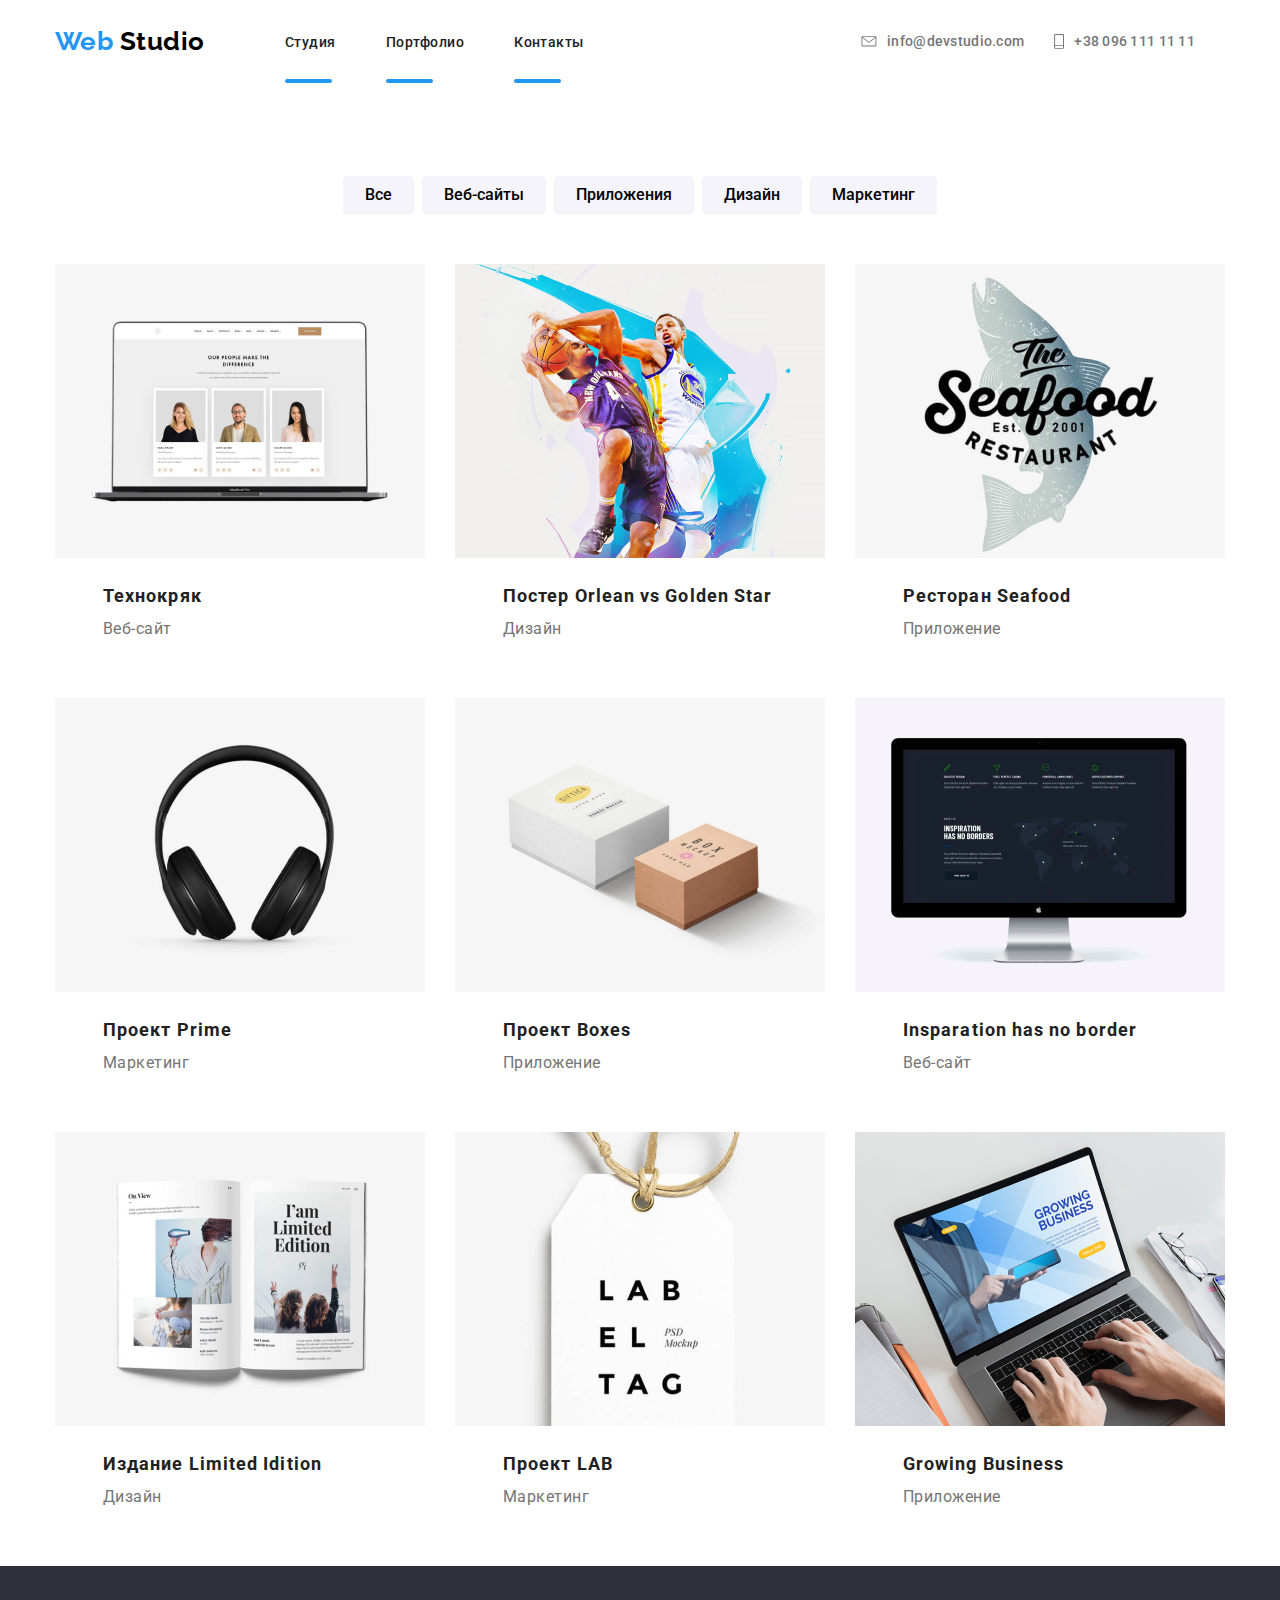
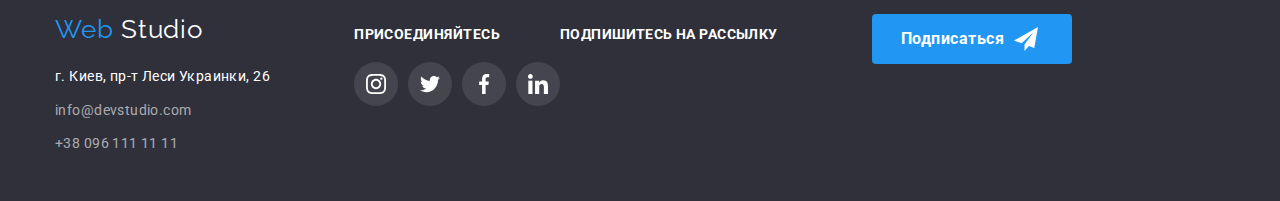
==== portfolio.html @ 21e80f5b "Cделано подчёркивание в главной навигации" ====
<!DOCTYPE html>
<html lang="ru">

<head>
    <meta charset="UTF-8">
    <meta name="viewport" content="width=device-width, initial-scale=1.0">
    <title>WebStudio</title>
    <link rel="stylesheet" href="./CSS/normilize.css">
    <link rel="stylesheet" href="./CSS/style.css">
    <link href="https://fonts.googleapis.com/css2?family=Raleway:wght@700&family=Roboto:wght@400;500;700&display=swap"
        rel="stylesheet">
</head>

<body>

    <!--Шапка сайтa-->
    <header class="header">
        <div class="container">
            <nav class="navigation">
                <a class="logo" href="index.html" lang="en"><span class="logo-accent"> Web </span> Studio</a>
                <ul class="menu-nav-list">
                    <li class="menu-nav-list-item">
                        <a class="menu-nav-list-item-link" href="" >Студия</a></li>
                    <li class="menu-nav-list-item">
                        <a class="menu-nav-list-item-link" href="./portfolio.html" >Портфолио</a></li>
                    <li class="menu-nav-list-item">
                        <a class="menu-nav-list-item-link" href="" >Контакты</a></li>
                </ul>
            </nav>
            <div class="header-utilus">
                <ul class="auth-nav">
                    <li class="auth-nav-list-item">
                        <a class="auth-nav-link" href="mailto:info@devstudio.com">
                            <svg class="auth-nav-icon" width="16" height="11.2">
                                <use href="./images/sprite.svg#icon-envelope"> </use>
                            </svg>
                            info@devstudio.com</a>
                    </li>
                    <li class="auth-nav-list-item">
                        <a class="auth-nav-link" href="tel:+380961111111">
                            <svg class="auth-nav-icon" width="10" height="14.94">
                                <use href="./images/sprite.svg#icon-smartphone"> </use>
                            </svg>
                            +38 096 111 11 11</a>
                    </li>
                </ul>
            </div>
        </div>
    </header>

    <main>
        <!-- Портфолио -->

        <section>
            <div class="container">
                <h1 hidden>Примеры работ</h1>
                <ul class="filter-list">
                    <li class="filter-list-item"><button type="button" class="modal-btn">Все</button></li>
                    <li class="filter-list-item"><button type="button" class="modal-btn">Веб-сайты</button></li>
                    <li class="filter-list-item"><button type="button" class="modal-btn">Приложения</button></li>
                    <li class="filter-list-item"><button type="button" class="modal-btn">Дизайн</button></li>
                    <li class="filter-list-item"><button type="button" class="modal-btn">Маркетинг</button></li>
                </ul>
            </div>

            <div class="container">
                <ul class="works-list">
                    <li class="works-item">
                        <a class="works-link link" href="">
                            <img class="works-img" src="./images/projects/project_technokryak.jpg" alt="фото людей"
                                width="370" height="294">
                            <!-- <a href="" aria-label="Ссылка на Технокряк">Технокряк</a> -->
                            <div class="works-content">
                                <h2 class="portfolio-title">Технокряк</h2>
                                <p class="text">Веб-сайт</p>
                            </div>
                            <p class="portfolio-item-description" hidden> Технокряк это современная площадка
                                распространения коронавируса.
                                Компании используют эту платформу для цифрового шпионажа
                                и атак на защищённые сервера конкурентов</p>
                        </a>

                    </li>

                    <li class="works-item">
                        <a class="works-link link" href="">
                            <img class="works-img" src="./images/projects/project_poster_neworlean.jpg"
                                alt="фото баскетболисты" width="370" height="294">
                            <div class="works-content">
                                <h2 class="portfolio-title">Постер <span lang="en">Orlean vs Golden Star</span> </h2>
                                <p class="text">Дизайн</p>
                            </div>
                            <p class="portfolio-item-description" hidden>Lorem ipsum dolor sit, amet consectetur
                                adipisicing elit.
                                Quia laudantium ducimus aut adipisci, id explicabo quidem quod
                                pariatur aperiam suscipit nostrum officia quis delectus recusandae,
                                maiores laborum minima esse exercitationem.</p>
                        </a>

                    </li>


                    <li class="works-item">
                        <a class="works-link link" href="">
                            <img class="works-img" src="./images/projects/project_restourant_seafood.jpg"
                                alt="лого ресторана" width="370" height="294">
                            <div class="works-content">
                                <h2 class="portfolio-title">Ресторан <span lang="en">Seafood</span></h2>
                                <p class="text">Приложение</p>
                            </div>
                            <p class="portfolio-item-description" hidden>Lorem ipsum dolor sit, amet consectetur
                                adipisicing elit.
                                Quia laudantium ducimus aut adipisci, id explicabo quidem quod
                                pariatur aperiam suscipit nostrum officia quis delectus recusandae,
                                maiores laborum minima esse exercitationem.</p>
                        </a>
                    </li>

                    <li class="works-item">
                        <a class="works-link link" href="">
                            <img class="works-img" src="./images/projects/project_prime.jpg" alt="лого ресторана"
                                width="370" height="294">
                            <div class="works-content">
                                <h2 class="portfolio-title">Проект <span lang="en">Prime</span> </h2>
                                <p class="text">Маркетинг</p>
                            </div>
                            <p class="portfolio-item-description" hidden>Lorem ipsum dolor sit, amet consectetur
                                adipisicing elit.
                                Quia laudantium ducimus aut adipisci, id explicabo quidem quod
                                pariatur aperiam suscipit nostrum officia quis delectus recusandae,
                                maiores laborum minima esse exercitationem.</p>
                        </a>
                    </li>

                    <li class="works-item">
                        <a class="works-link link" href="">
                            <img class="works-img" src="./images/projects/project_boxes.jpg" alt="коробки" width="370"
                                height="294">
                            <div class="works-content">
                                <h2 class="portfolio-title">Проект <span lang="en">Boxes</span></h2>
                                <p class="text">Приложение</p>
                            </div>
                            <p class="portfolio-item-description" hidden>Lorem ipsum dolor sit, amet consectetur
                                adipisicing elit.
                                Quia laudantium ducimus aut adipisci, id explicabo quidem quod
                                pariatur aperiam suscipit nostrum officia quis delectus recusandae,
                                maiores laborum minima esse exercitationem.</p>
                        </a>
                    </li>

                    <li class="works-item">
                        <a class="works-link link" href="">
                            <img class="works-img" src="./images/projects/project_website_inspiration.jpg" alt="монитор"
                                width="370" height="294">
                            <div class="works-content">
                                <h2 class="portfolio-title"> <span lang="en">Insparation has no border</span></h2>
                                <p class="text">Веб-сайт</p>
                            </div>
                            <p hidden>Lorem ipsum dolor sit, amet consectetur adipisicing elit.
                                Quia laudantium ducimus aut adipisci, id explicabo quidem quod
                                pariatur aperiam suscipit nostrum officia quis delectus recusandae,
                                maiores laborum minima esse exercitationem.</p>
                        </a>
                    </li>

                    <li class="works-item">
                        <a class="works-link link" href="">
                            <img class="works-img" src="./images/projects/project_limited_edition.jpg" alt="журнал"
                                width="370" height="294">
                            <div class="works-content">
                                <h2 class="portfolio-title">Издание <span lang="en">Limited Idition</span></h2>
                                <p class="text">Дизайн</p>
                            </div>
                            <p class="portfolio-item-description" hidden>Lorem ipsum dolor sit, amet consectetur
                                adipisicing elit.
                                Quia laudantium ducimus aut adipisci, id explicabo quidem quod
                                pariatur aperiam suscipit nostrum officia quis delectus recusandae,
                                maiores laborum minima esse exercitationem.</p>
                        </a>
                    </li>

                    <li class="works-item">
                        <a class="works-link link" href="">
                            <img class="works-img" src="./images/projects/project_lab.jpg" alt="лого" width="370"
                                height="294">
                            <div class="works-content">
                                <h2 class="portfolio-title">Проект <span lang="en">LAB</span></h2>
                                <p class="text">Маркетинг</p>
                            </div>
                            <p class="portfolio-item-description" hidden>Lorem ipsum dolor sit, amet consectetur
                                adipisicing elit.
                                Quia laudantium ducimus aut adipisci, id explicabo quidem quod
                                pariatur aperiam suscipit nostrum officia quis delectus recusandae,
                                maiores laborum minima esse exercitationem.</p>
                        </a>
                    </li>

                    <li class="works-item">
                        <a class="works-link link" href="">
                            <img class="works-img" src="./images/projects/project_growing_business.jpg" alt="ноутбук"
                                width="370" height="294">
                            <div class="works-content">
                                <h2 class="portfolio-title"> <span lang="en">Growing Business</span></h2>
                                <p class="text">Приложение</p>
                            </div>
                            <p class="portfolio-item-description" hidden>Lorem ipsum dolor sit, amet consectetur
                                adipisicing elit.
                                Quia laudantium ducimus aut adipisci, id explicabo quidem quod
                                pariatur aperiam suscipit nostrum officia quis delectus recusandae,
                                maiores laborum minima esse exercitationem.</p>
                        </a>
                    </li>

                </ul>
            </div>


        </section>
    </main>
    <!-- Футер -->
    <footer class="footer">
        <div class="page-footer">
            <div class="container">
                <div class="address">
                    <div class="logo-footer-address">
                        <a class="logo-footer" href="index.html" lang="en">
                            <span class="logo-accent"> Web </span> <span class="logo-footer"></span>Studio</a> </div>

                    <address class="address-footer">
                        <ul class="contacts-list">
                            <li class="adress-footer-item"><a class="contacts-text"
                                    href="https://goo.gl/maps/NEmziegQe75sra5r5">г. Киев, пр-т Леси Украинки, 26</a>
                            </li>
                            <li><a class="contacts-list-item" href="mailto:info@devstudio.com">info@devstudio.com</a>
                            </li>
                            <li><a class="contacts-list-item" href="tel:+380961111111">+38 096 111 11 11</a></li>
                        </ul>
                    </address>

                </div>
                <div class="social">

                    <b class="footer-center-title">ПРИСОЕДИНЯЙТЕСЬ</b>
                    <ul class="footer-center-list list">
                        <li class="footer-center-item">
                            <a class="footer-center-social-link link" href="" aria-label="Ссылка на инстаграм">
                                <svg class="footer-center-social-link-picture">
                                    <use href="./images/sprite.svg#icon-instagram1">
                                    </use>
                                </svg>
                            </a>
                        </li>
                        <li class="footer-center-item">
                            <a class="footer-center-social-link link" href="" aria-label="Ссылка на твиттер">
                                <svg class="footer-center-social-link-picture">
                                    <use href="./images/sprite.svg#icon-twitter1">
                                    </use>
                                </svg>
                            </a>
                        </li>
                        <li class="footer-center-item">
                            <a class="footer-center-social-link link" href="" aria-label="Ссылка на фейсбук">
                                <svg class="footer-center-social-link-picture">
                                    <use href="./images/sprite.svg#icon-facebook1">
                                    </use>
                                </svg>
                            </a>
                        </li>
                        <li class="footer-center-item">
                            <a class="footer-center-social-link link" href="" aria-label="Ссылка на линкедин">
                                <svg class="footer-center-social-link-picture">
                                    <use href="./images/sprite.svg#icon-linkedin1">
                                    </use>
                                </svg>
                            </a>
                        </li>
                    </ul>
                </div>
                <div class="subscribe">
                    <b class="footer-center-title">ПОДПИШИТЕСЬ НА РАССЫЛКУ</b>
                </div>
                <div>
                    <a class="button-footer">
                        <!-- <span class="icon-send"></span>  -->
                        Подписаться
                        <svg width="24" height="24" class="icon-send-svg">
                            <use href="./images/sprite.svg#icon-iconsend">
                            </use>
                        </svg>
                    </a>
                </div>
            </div>
        </div>
    </footer>



</body>

</html>
---- CSS/normilize.css ----
/*! normalize.css v8.0.1 | MIT License | github.com/necolas/normalize.css */

/* Document
   ========================================================================== */

/**
 * 1. Correct the line height in all browsers.
 * 2. Prevent adjustments of font size after orientation changes in iOS.
 */

 html {
    line-height: 1.15; /* 1 */
    -webkit-text-size-adjust: 100%; /* 2 */
  }
  
  /* Sections
     ========================================================================== */
  
  /**
   * Remove the margin in all browsers.
   */
  
  body {
    margin: 0;
  }
  
  /**
   * Render the `main` element consistently in IE.
   */
  
  main {
    display: block;
  }
  
  /**
   * Correct the font size and margin on `h1` elements within `section` and
   * `article` contexts in Chrome, Firefox, and Safari.
   */
  
  h1 {
    font-size: 2em;
    margin: 0.67em 0;
  }
  
  /* Grouping content
     ========================================================================== */
  
  /**
   * 1. Add the correct box sizing in Firefox.
   * 2. Show the overflow in Edge and IE.
   */
  
  hr {
    box-sizing: content-box; /* 1 */
    height: 0; /* 1 */
    overflow: visible; /* 2 */
  }
  
  /**
   * 1. Correct the inheritance and scaling of font size in all browsers.
   * 2. Correct the odd `em` font sizing in all browsers.
   */
  
  pre {
    font-family: monospace, monospace; /* 1 */
    font-size: 1em; /* 2 */
  }
  
  /* Text-level semantics
     ========================================================================== */
  
  /**
   * Remove the gray background on active links in IE 10.
   */
  
  a {
    background-color: transparent;
  }
  
  /**
   * 1. Remove the bottom border in Chrome 57-
   * 2. Add the correct text decoration in Chrome, Edge, IE, Opera, and Safari.
   */
  
  abbr[title] {
    border-bottom: none; /* 1 */
    text-decoration: underline; /* 2 */
    text-decoration: underline dotted; /* 2 */
  }
  
  /**
   * Add the correct font weight in Chrome, Edge, and Safari.
   */
  
  b,
  strong {
    font-weight: bolder;
  }
  
  /**
   * 1. Correct the inheritance and scaling of font size in all browsers.
   * 2. Correct the odd `em` font sizing in all browsers.
   */
  
  code,
  kbd,
  samp {
    font-family: monospace, monospace; /* 1 */
    font-size: 1em; /* 2 */
  }
  
  /**
   * Add the correct font size in all browsers.
   */
  
  small {
    font-size: 80%;
  }
  
  /**
   * Prevent `sub` and `sup` elements from affecting the line height in
   * all browsers.
   */
  
  sub,
  sup {
    font-size: 75%;
    line-height: 0;
    position: relative;
    vertical-align: baseline;
  }
  
  sub {
    bottom: -0.25em;
  }
  
  sup {
    top: -0.5em;
  }
  
  /* Embedded content
     ========================================================================== */
  
  /**
   * Remove the border on images inside links in IE 10.
   */
  
  img {
    border-style: none;
  }
  
  /* Forms
     ========================================================================== */
  
  /**
   * 1. Change the font styles in all browsers.
   * 2. Remove the margin in Firefox and Safari.
   */
  
  button,
  input,
  optgroup,
  select,
  textarea {
    font-family: inherit; /* 1 */
    font-size: 100%; /* 1 */
    line-height: 1.15; /* 1 */
    margin: 0; /* 2 */
  }
  
  /**
   * Show the overflow in IE.
   * 1. Show the overflow in Edge.
   */
  
  button,
  input { /* 1 */
    overflow: visible;
  }
  
  /**
   * Remove the inheritance of text transform in Edge, Firefox, and IE.
   * 1. Remove the inheritance of text transform in Firefox.
   */
  
  button,
  select { /* 1 */
    text-transform: none;
  }
  
  /**
   * Correct the inability to style clickable types in iOS and Safari.
   */
  
  button,
  [type="button"],
  [type="reset"],
  [type="submit"] {
    -webkit-appearance: button;
  }
  
  /**
   * Remove the inner border and padding in Firefox.
   */
  
  button::-moz-focus-inner,
  [type="button"]::-moz-focus-inner,
  [type="reset"]::-moz-focus-inner,
  [type="submit"]::-moz-focus-inner {
    border-style: none;
    padding: 0;
  }
  
  /**
   * Restore the focus styles unset by the previous rule.
   */
  
  button:-moz-focusring,
  [type="button"]:-moz-focusring,
  [type="reset"]:-moz-focusring,
  [type="submit"]:-moz-focusring {
    outline: 1px dotted ButtonText;
  }
  
  /**
   * Correct the padding in Firefox.
   */
  
  fieldset {
    padding: 0.35em 0.75em 0.625em;
  }
  
  /**
   * 1. Correct the text wrapping in Edge and IE.
   * 2. Correct the color inheritance from `fieldset` elements in IE.
   * 3. Remove the padding so developers are not caught out when they zero out
   *    `fieldset` elements in all browsers.
   */
  
  legend {
    box-sizing: border-box; /* 1 */
    color: inherit; /* 2 */
    display: table; /* 1 */
    max-width: 100%; /* 1 */
    padding: 0; /* 3 */
    white-space: normal; /* 1 */
  }
  
  /**
   * Add the correct vertical alignment in Chrome, Firefox, and Opera.
   */
  
  progress {
    vertical-align: baseline;
  }
  
  /**
   * Remove the default vertical scrollbar in IE 10+.
   */
  
  textarea {
    overflow: auto;
  }
  
  /**
   * 1. Add the correct box sizing in IE 10.
   * 2. Remove the padding in IE 10.
   */
  
  [type="checkbox"],
  [type="radio"] {
    box-sizing: border-box; /* 1 */
    padding: 0; /* 2 */
  }
  
  /**
   * Correct the cursor style of increment and decrement buttons in Chrome.
   */
  
  [type="number"]::-webkit-inner-spin-button,
  [type="number"]::-webkit-outer-spin-button {
    height: auto;
  }
  
  /**
   * 1. Correct the odd appearance in Chrome and Safari.
   * 2. Correct the outline style in Safari.
   */
  
  [type="search"] {
    -webkit-appearance: textfield; /* 1 */
    outline-offset: -2px; /* 2 */
  }
  
  /**
   * Remove the inner padding in Chrome and Safari on macOS.
   */
  
  [type="search"]::-webkit-search-decoration {
    -webkit-appearance: none;
  }
  
  /**
   * 1. Correct the inability to style clickable types in iOS and Safari.
   * 2. Change font properties to `inherit` in Safari.
   */
  
  ::-webkit-file-upload-button {
    -webkit-appearance: button; /* 1 */
    font: inherit; /* 2 */
  }
  
  /* Interactive
     ========================================================================== */
  
  /*
   * Add the correct display in Edge, IE 10+, and Firefox.
   */
  
  details {
    display: block;
  }
  
  /*
   * Add the correct display in all browsers.
   */
  
  summary {
    display: list-item;
  }
  
  /* Misc
     ========================================================================== */
  
  /**
   * Add the correct display in IE 10+.
   */
  
  template {
    display: none;
  }
  
  /**
   * Add the correct display in IE 10.
   */
  
  [hidden] {
    display: none;
  }
---- CSS/style.css ----
html {
    box-sizing: border-box;
  }
  
  
  *,
  *::before,
  *::after {
    box-sizing: inherit;
    }
    *{
        margin: 0;
        padding: 0;
    }

   .list{
        padding: 0px;
        margin: 0px;
        list-style: none;
    }
    .link {
        text-decoration: none;
        font-style: normal;
    }

    :root {
        --main-font: "Roboto", sans-serif;
        --primary-text-color:#757575;
        --primary-title-color:#212121;
        --accent-color:#2196F3;
        --primary-white-color: #ffffff;
        --main-black-color:#000000
        --secondary-white-color: #F5F4FA;
        --footer-background-color: #2F303A;
        --footer-link-color:rgba(255, 255, 255, 0.1);
    }
    
   
    body {
        background-color: var(--primary-white-color);
        color: #000000;
        font-family: "Roboto",sans-serif; 
        font-size: 16px;
        line-height: 1.19;
        letter-spacing: 0.03em;
    }

    /* img{ 
        display: block;
        max-width: 100px;
        height: auto;
    } */

    a {
        text-decoration: none;  
    }

    .container {
        width:1200px;
        padding-left: 15px;
        padding-right: 15px;
        margin-left: auto;
        margin-right: auto;
    }

    /* HEADER */
    /* .header{
        padding-top: 32px;
        padding-bottom: 32px;
    } */

    .header .container {
        display: flex;
        align-items: center;
        justify-content: space-between;
    }

    .header-utilus {
        display: flex;
    }

    .auth-nav {
        display: flex;  
    }

    .navigation {
        display: flex;
        align-items: center;
    }

    .logo {
        margin-right: 80px;
    }

    .menu-nav-list {
        display: flex;
      
    }

    .menu-nav-list-item{
        padding-top: 32px;
        padding-bottom: 32px;
    }

     .menu-nav-list-item-link::after{
        display: block;
        content: "";
        width: 47px;
        height: 4px;
        background:var(--accent-color);
        border-radius: 2px;
        margin-top: 28px;
        position: absolute;
      
     } 

    .menu-nav-list-item:not(:last-child) {
        margin-right: 50px;
    }

    ul {
        list-style-type: none;
        margin: 0;
    }

    .logo {
        color: #000000 ;
        font-family: "Raleway", sans-serif;
        font-weight: bold;
        font-size: 26px;
        line-height: 1.19;
        
    }
    .logo:hover{
        color: var(--accent-color);
    }
    .logo-accent{
        color: var(--accent-color);
    }

    .menu-nav-list .menu-nav-list-item-link {
        color: var(--primary-title-color);
        font-weight: 500;
        font-size: 14px;
        line-height: 1.2;
       
    }

    .menu-nav-list .menu-nav-list-item-link:hover {
        color: var(--accent-color);
    }

    .auth-nav-link:hover, .auth-nav-link:focus {
        color: var(--accent-color);
    }
    .auth-nav-icon:hover, .auth-nav-icon:focus{
        color: var(--accent-color);
    } 
     /* .auth-nav-link:hover .auth-nav-icon, {
        color: var(--accent-color)}

       .auth-nav-link:focus .auth-nav-icon {
           color: var(--accent-color)}  */

    /* .auth-nav-list-item:hover{
        color: var(--accent-color);
    }
     */
    .auth-nav-link{
        padding-top: 32px;
        padding-bottom: 32px;
        fill: var(--primary-text-color);
        color: var(--primary-text-color);
        font-weight: 500;
        font-size: 14px;
        line-height: 1.2;
        letter-spacing: 0.02em;
        display: flex;
        align-items: center;
        margin-right: 30px;
    } 
    .auth-nav-icon{
        margin-right: 10px;
    }

    /* .auth-nav-icon:hover,
    .auth-nav-icon:focus {
        fill: var(--accent-color);
    }  */

    /* Hero */
    h1 { 
        margin-top: 0;

    }

    .hero-title {
        color: var(--primary-white-color) ;
        /* background: rgba(47, 48, 58, 0.8);  */
        font-weight: 900;
        font-size: 44px;
        line-height: 1.36;
        letter-spacing: 0.06em;
        text-transform: uppercase;
        text-align: center;
        padding-top: 200px; 
    }

    .block-hero{
        height: 600px;
        text-align: center;
        background-image: linear-gradient(
        to bottom,
        rgba(47, 48, 58, 0.8),
        rgba(47, 48, 58, 0.8)
        ),
        url("../images/Headerimg.jpg");
    }

    .button{ 
        color: var(--primary-title-color);
        font-weight: 500;
        font-size: 16px;
        line-height: 1.62px;
        align-items: center;
        text-align: center;
        letter-spacing: 0.06em;
        padding-bottom: 200px;
    }

    .service-btn{
        width: 200px;
        height: 50px;
        display:block;
        margin: auto;
        color: var(--primary-white-color);
        background-color: var(--accent-color);
        box-shadow: 0px 4px 4px rgba(0, 0, 0, 0.15);
        font-weight: bold;
        font-size: 16px;
        line-height: 1.87;
        align-items: center;
        border-radius: 4px;
        text-align: center;
        padding: 10px 32px;
    }
    
        
    /* Section */
    .section-title{
        font-size: 36px;
        line-height: 1.16;
        text-align: center;
        letter-spacing: 0.03em;
        color: #212121;
        text-align: center;
        padding-top: 94px;
    }

    /* Advantages */
    .advantages-list{
        display: flex;
        padding-top: 94px;
        padding-bottom: 94px;
    }
    .advantages-list .item{
        width: 270px;
    }
    .advantages-item:not(:last-child){
    margin-right: 30px;
    }

    .advantages-item-svg{
        width: 70px;
        height: 70px;
        margin-bottom:25px;
    }

    .advantages-title{
        margin-bottom: 10px;
    }
    .advantages-list .advantages-title{
        color: var(--primary-title-color);
        font-family: Roboto;
        font-weight: bold;
        font-size: 14px;
        line-height: 1.14;
        text-transform: uppercase;

    }
    .advantages-picture{
        text-align: center;
        padding-top: 25px;
        margin-bottom: 30px;
        background: #F5F4FA;
        border-radius: 4px;
    
    }
    .advantages-list .advantages-text {
        color: var(--primary-text-color);
        font-family: Roboto;
        font-size: 14px;
        line-height: 1.7;
        
    }
    /* What-we-are-doing */
    .section-title-item{
        color: var(--primary-white-color);
        background: rgba(47, 48, 58, 0.8);
        font-weight: 700;
        font-size: 14px;
        line-height: 1.14;
        text-align: center;
       
    }

    .section-title{
        margin-bottom: 50px;
    }
    
    .what-we-are-doing .what-we-are-doing-list{
        text-align: center;
        padding: 0 15px 94px;
    }

    .what-we-are-doing-list{
        display: flex;
        justify-content: center;
       
    }

    .what-we-are-doing-picture:not(:last-child) {
        margin-right: 30px;
    }

    .what-we-are-doing-picture {
        width: 370px;
    }

    /* Our Teams */
    .our-team{
        background: #F5F4FA;
    }

    .title-team-name {
        color: var(--primary-title-color);
        font-weight: 500;
        font-size: 16px;
        line-height: 1.18;
        text-align: center;
        margin-top: 30px;
    }

    .title-team-item{
        color: var(--primary-text-color);
        font-size: 16px;
        line-height: 1.18;
        text-align: center;
        margin-top: 10px;
        margin-bottom: 16px;
    }
    .our-team-list {
        display: flex;
    }

    .our-team-item{
        width:270px;
        border-radius: 0px 0px 4px 4px;
        margin-bottom: 94px;
        background: var(--primary-white-color);
        box-shadow: 0px 2px 1px rgba(0, 0, 0, 0.2), 0px 1px 1px rgba(0, 0, 0, 0.14), 0px 1px 3px rgba(0, 0, 0, 0.12);
        border-radius: 0px 0px 4px 4px;
        padding-bottom: 21px;
    }

    .our-team-item:not(:last-child){
        margin-right: 30px;
    }



    /* Social Team */
  

    .team-social-list {
        display: flex;
        justify-content: center;
        padding-bottom: 24px;
        
    }

    .team-social-item:not(:last-child) {
        margin-right: 10px;
    }

    .team-social-link {
        width: 44px;
        height: 44px;
        border-radius: 50%;
        background-color: var(--primary-white-color);
        background-size: 22px, contain;
        background-position: center;
        background-repeat: no-repeat;
        cursor: pointer;
        display: flex;
        justify-content: center;
        align-items: center;
       
    }

    
    .team-social-link:hover, .team-social-link:focus{
        background-color:var(--accent-color);
        fill: var(--primary-white-color);
    }

    .team-social-link{
        display: flex;
        justify-content: center;
        fill: var(--primary-text-color);

    }
    .team-social-link-picture {
        width: 20px;
        height: 20px;
        color: var(--primary-text-color);
    }
 
    .link {
        text-decoration: none;
        font-style: normal;
    }


    /* Постоянные клиенты */
    
    .clients .container {
        padding-bottom: 94px;
        padding-top: 94px;
    }
    
    .container {
        padding-left: 15px;
        padding-right: 15px;
        margin-left: auto;
        margin-right: auto;
        width: 1200px;
        /* outline: 2px solid red; */
    }
    
    .clients-title {
        margin-top: 100px;
        margin-bottom: 50px;
    }

    .title {
        font-weight: 700;
        font-size: 36px;
        line-height: 1.16;
        text-align: center;
        color: var(--title-text-color);
    }

    .list {
        list-style: none;
        margin: 0;
        padding: 0;
    }

    .clients-list {
        display: flex;
        cursor: pointer;
    }

    .clients-item:not(:last-child) {
        margin-right: 30px;
    }

    /* .clients-item {
        width: 170px;
        height: 90px;
        border: 1px solid #afb1b8;
        box-sizing: border-box;
        border-radius: 4px;
        display: flex;
        justify-content: center;
        align-items: center;
        fill: var(--accent-color);
    } */

    .clients-item-link {
        width: 170px;
        height: 90px;
        box-sizing: border-box;
        border-radius: 4px;
        border: 1px solid #AFB1B8;
        box-sizing: border-box;
        border-radius: 4px;
        display: flex;
        justify-content: center;
        text-align: center;
        align-items: center;
        fill: var(--primary-text-color);
    }

    /* .clients-item:hover, .clients-item:focus {
        fill: var(--accent-color);
        border: 1px solid var(--accent-color);
    } */

    .clients-item-link:hover, .clients-item-link:focus {
        fill: var(--accent-color);
        border: 1px solid var(--accent-color);
    }

    .clients-item:not(:last-child){
        margin-right: 30px;
    }

    .clients-item-svg1 {
        width: 44.27px;
        height: 49.23px; 
        
    }
    .clients-item-svg2 {
        width: 40px;
        height: 52px;
        
    }
    .clients-item-svg3 {
        width: 41px;
        height: 42.6px;
       
    }
    .clients-item-svg4 {
        width: 76.66px;
        height: 42.02px;
       
    }
    .clients-item-svg5 {
        width: 59px;
        height: 47px;
        
    }
    .clients-item-svg6 {
        width: 88.48px;
        height: 45.44px;
     
    }
                                
  


    /* Logo footer */
    .logo-footer{
        color: var(--primary-white-color);
        font-family: "Raleway", sans-serif;
        font-size: 26px;
        line-height: 1.19;
        letter-spacing: 0.03em;
    }

    .logo-footer:hover{
        color: var(--accent-color);
    }

    .logo-footer-address{
        display: block;
        margin-bottom: 20px;
    }

    /* Address footer */
    .footer{
        background-color:var(--footer-background-color);
    }

    .page-footer .container{
        display: flex;
        padding-top: 48px;
        padding-bottom: 45px;
    }

    .address-footer {
        display: block;
        font-style: normal;
        justify-content: space-between;
        align-items: baseline;
    }

    .contacts-text {
        color: var(--primary-white-color);
        font-style: normal;
        font-size: 14px;
        line-height: 1.71;
        letter-spacing: 0.03em;
        margin-right: 84px;
        margin-top: 20px;
        align-items: baseline;
    }

    .contacts-list-item{
        display: flex;
        color: rgba(255, 255, 255, 0.6);
        font-style: normal;
        font-size: 14px;
        line-height: 1.71;
        letter-spacing: 0.03em;
        margin-top: 10px;
    }

    .contacts-list-item:hover, .contacts-list-item:focus{
        color: var(--accent-color);
    }



    
    /* Social footer */
    .footer-center {
        margin-right: 94px;
    }

    .footer-center-title {
        margin-top: 12px;
        margin-bottom: 20px;
        font-weight: 700;
        font-size: 14px;
        line-height: 16px;
        text-transform: uppercase;
        color: var(--primary-white-color);
        display: inline-block;
    }

    .footer-center-list {
        display: flex;
    }

    .footer-center-item:not(:last-child) {
        margin-right: 10px;
    }

    .footer-center-item {
        display: flex;
        justify-content: center;
        align-items: center;
    }

    .footer-center-social-link {
        display: block;
        width: 44px;
        height: 44px;
        border-radius: 50%;
        background-color: rgba(255, 255, 255, 0.1);
        background-size: 22px, contain;
        background-position: center;
        background-repeat: no-repeat;
        cursor: pointer;
        display: flex;
        justify-content: center;
        align-items: center;
        fill: var(--primary-white-color);
    }

    .footer-center-social-link-picture {
        width: 20px;
        height: 20px;
    }

    .footer-center-social-link:hover, .footer-center-social-link:focus{
        color: var(--primary-white-color);
        background-color: var(--accent-color);
    }


     
    .button-footer{ 
        display: inline-flex; 
        padding-left: 29px; 
        font-weight: bold; 
        background-color: var(--accent-color); 
        color: var(--primary-white-color); 
        text-decoration: none; 
        border-radius: 4px; 
        width: 200px; 
        height: 50px; 
        align-items: center; 
        text-align: center; 
    } 
    
    .subscribe{ 
        display: block; 
        color: var(--primary-white-color); 
        background-color:var(--footer-background-color); 
        font-size: 14px; 
        line-height: 1.14; 
        letter-spacing: 0.03em; 
        margin-right: 94px;
    } 
    
    .button-footer .icon-send-svg { 
        margin-left: 10px; 
        background-position: 50% 50%;
    } 
    




    /* Portfolio */
    .modal-btn:hover, .modal-btn:focus{
        color: var(--primary-white-color);
        background-color: var(--accent-color);
    }

    .filter-list{
        display:flex;
        justify-content: center;
        margin-top: 93px;
       
    }

    .modal-btn:hover,
    .modal-btn:focus{
        box-shadow: 1px 4px 6px rgba(0, 0, 0, 0.16), 0px 4px 4px rgba(0, 0, 0, 0.06),
        0px 1px 1px rgba(0, 0, 0, 0.12);
    }
    .filter-list-item:not(:last-child) {
        margin-right: 8px;
    }

    .modal-btn{
        padding: 6px 22px;
        border-radius: 4px;
        border: none;
        border-color: var(--button-background-color);
        font-weight: 500;
        font-size: 16px;
        cursor: pointer;
        line-height: 1.6;
        background-color: #F5F4FA;;
        margin-bottom: 50px;
    }

    .container{
        width: 1200px;
        padding-left: 15px;
        padding-right: 15px;
        margin-left: auto;
        margin-right: auto;
    }

    .works-content{ 
        padding-top: 20px; 
        padding-left: 24px; 
        padding-bottom: 20px; 
        padding-right: 24px; 
        /* border: 1px solid #eeeeee;  */
    }

    .works-list{
        display: flex;
        flex-wrap: wrap;
        /* align-items: stretch; */
        /* justify-content: space-between; */
    }
    
    .works-item{ 
        /* border: 1px solid;  */
        width: calc((100% - 30px * 2) / 3);
        margin-right: 30px;       
        margin-bottom: 30px;   
    }

    .works-item:nth-child(3n){
        margin-right: 0px;
    }

    .works-img{ 
        display: block;
        width: 370px;
        height: 294px;
    }

    .works-link {
        display: block;
        width: 370px;
        height: 404px;
        text-decoration: none;
        font-style: normal;
    }

    .works-link:hover
    .works-link:focus{
        color: var(--primary-text-color);
    }
   
    .works-item:hover,
    .works-item:focus{
        box-shadow: 1px 4px 6px rgba(0, 0, 0, 0.16), 0px 4px 4px rgba(0, 0, 0, 0.06),
        0px 1px 1px rgba(0, 0, 0, 0.12);
    }

    .text {
        font-style: normal;
        font-weight: normal;
        font-size: 16px;
        line-height: 1.87;
        letter-spacing: 0.03em;
        color: var(--primary-text-color);
        margin-bottom: 20px;
        margin-left: 24px;
    }

    .portfolio-title {
        color: var(--primary-title-color);
        font-weight: bold;
        font-size: 18px;
        line-height: 2.0;
        letter-spacing: 0.06em;
        font-style: normal;
        font-weight: bold;
        margin-left: 24px;
    }

   


/* цвета web color: #2196F3; studio #000000;*/
/* цвет основного текста #000000 */
/* эффективные решения,  цвет color: #FFFFFF; */
/* заказать услугу background: #2196F3; */
/* особенности цвет color: #212121; */
/* телефон, преимущества цвет color: #757575; */
/* заголовки цвет color: #212121; */
/* вторчный фон наша команда background: #F5F4FA; */
/* подвал цвет background: #2F303A; */
/* Roboto 400 500 700  Raleway 700*/
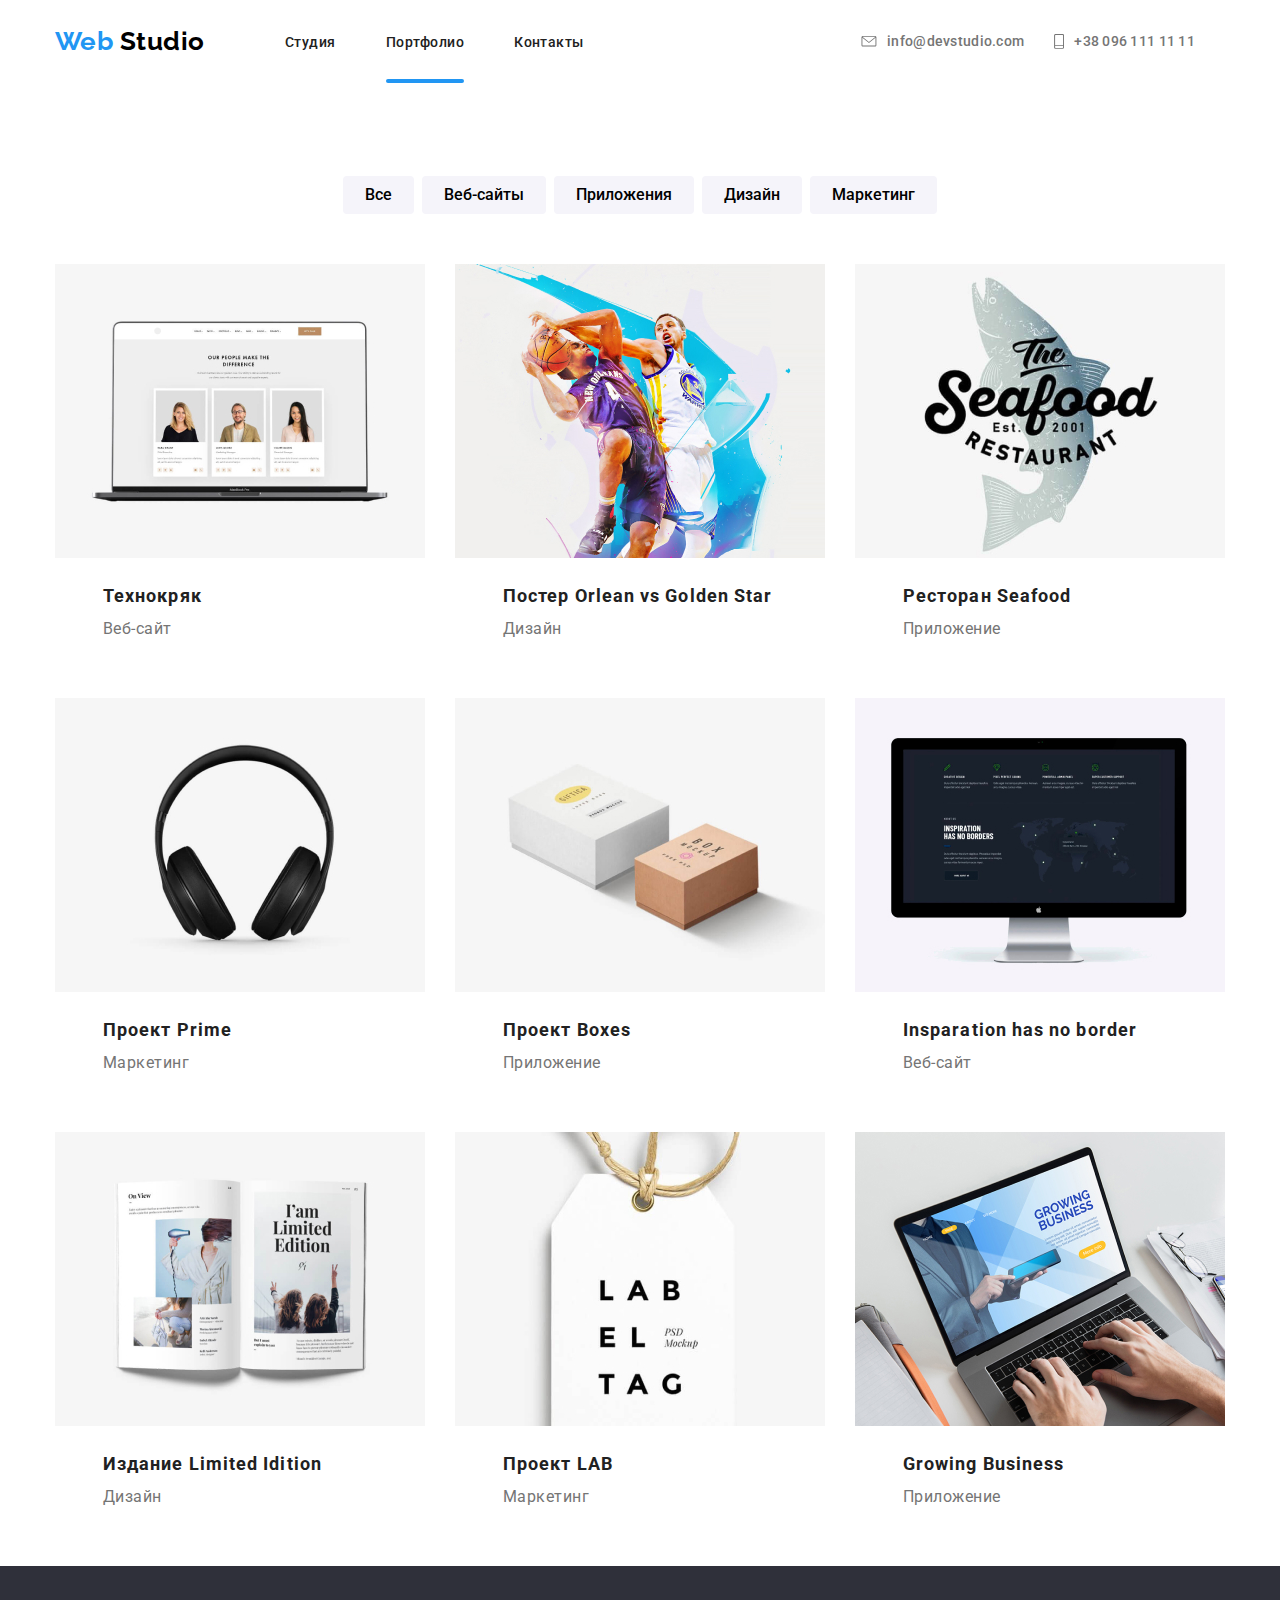
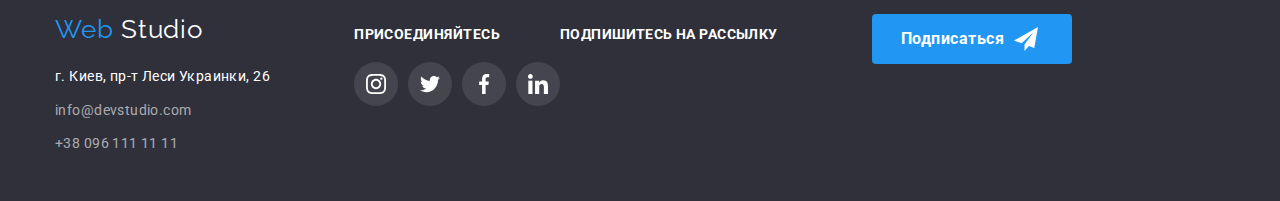
==== commit c3960084: "Added transition on modal-btn" ====
--- a/portfolio.html
+++ b/portfolio.html
@@ -20,9 +20,9 @@
                 <a class="logo" href="index.html" lang="en"><span class="logo-accent"> Web </span> Studio</a>
                 <ul class="menu-nav-list">
                     <li class="menu-nav-list-item">
-                        <a class="menu-nav-list-item-link" href="" >Студия</a></li>
+                        <a class="menu-nav-list-item-link" href="./index.html" >Студия</a></li>
                     <li class="menu-nav-list-item">
-                        <a class="menu-nav-list-item-link" href="./portfolio.html" >Портфолио</a></li>
+                        <a class="menu-nav-list-item-link current" href="" >Портфолио</a></li>
                     <li class="menu-nav-list-item">
                         <a class="menu-nav-list-item-link" href="" >Контакты</a></li>
                 </ul>
--- a/CSS/style.css
+++ b/CSS/style.css
@@ -101,11 +101,17 @@
         padding-top: 32px;
         padding-bottom: 32px;
     }
-
-     .menu-nav-list-item-link::after{
+    .menu-nav-list-item-link {
+        color: var(--primary-title-color);
+        font-weight: 500;
+        font-size: 14px;
+        line-height: 1.2;
+       position: relative;
+    }
+     .menu-nav-list-item-link.current::after{
+        content: "";
         display: block;
-        content: "";
-        width: 47px;
+        width: 100%;
         height: 4px;
         background:var(--accent-color);
         border-radius: 2px;
@@ -138,13 +144,7 @@
         color: var(--accent-color);
     }
 
-    .menu-nav-list .menu-nav-list-item-link {
-        color: var(--primary-title-color);
-        font-weight: 500;
-        font-size: 14px;
-        line-height: 1.2;
-       
-    }
+    
 
     .menu-nav-list .menu-nav-list-item-link:hover {
         color: var(--accent-color);
@@ -156,16 +156,7 @@
     .auth-nav-icon:hover, .auth-nav-icon:focus{
         color: var(--accent-color);
     } 
-     /* .auth-nav-link:hover .auth-nav-icon, {
-        color: var(--accent-color)}
-
-       .auth-nav-link:focus .auth-nav-icon {
-           color: var(--accent-color)}  */
-
-    /* .auth-nav-list-item:hover{
-        color: var(--accent-color);
-    }
-     */
+     
     .auth-nav-link{
         padding-top: 32px;
         padding-bottom: 32px;
@@ -245,6 +236,8 @@
         padding: 10px 32px;
     }
     
+
+
         
     /* Section */
     .section-title{
@@ -707,27 +700,6 @@
 
 
     /* Portfolio */
-    .modal-btn:hover, .modal-btn:focus{
-        color: var(--primary-white-color);
-        background-color: var(--accent-color);
-    }
-
-    .filter-list{
-        display:flex;
-        justify-content: center;
-        margin-top: 93px;
-       
-    }
-
-    .modal-btn:hover,
-    .modal-btn:focus{
-        box-shadow: 1px 4px 6px rgba(0, 0, 0, 0.16), 0px 4px 4px rgba(0, 0, 0, 0.06),
-        0px 1px 1px rgba(0, 0, 0, 0.12);
-    }
-    .filter-list-item:not(:last-child) {
-        margin-right: 8px;
-    }
-
     .modal-btn{
         padding: 6px 22px;
         border-radius: 4px;
@@ -739,7 +711,36 @@
         line-height: 1.6;
         background-color: #F5F4FA;;
         margin-bottom: 50px;
-    }
+
+        transition-property: background-color;
+        transition-delay:250ms ;
+        transition-timing-function:cubic-bezier(0.4, 0, 0.2, 1);
+    }
+
+    .modal-btn:hover, .modal-btn:focus{
+        color: var(--primary-white-color);
+        background-color: var(--accent-color);
+        box-shadow: 1px 4px 6px rgba(0, 0, 0, 0.16), 0px 4px 4px rgba(0, 0, 0, 0.06),
+        0px 1px 1px rgba(0, 0, 0, 0.12);
+    }
+
+    .filter-list{
+        display:flex;
+        justify-content: center;
+        margin-top: 93px;
+       
+    }
+
+    /* .modal-btn:hover,
+    .modal-btn:focus{
+        
+    } */
+
+    .filter-list-item:not(:last-child) {
+        margin-right: 8px;
+    }
+
+   
 
     .container{
         width: 1200px;
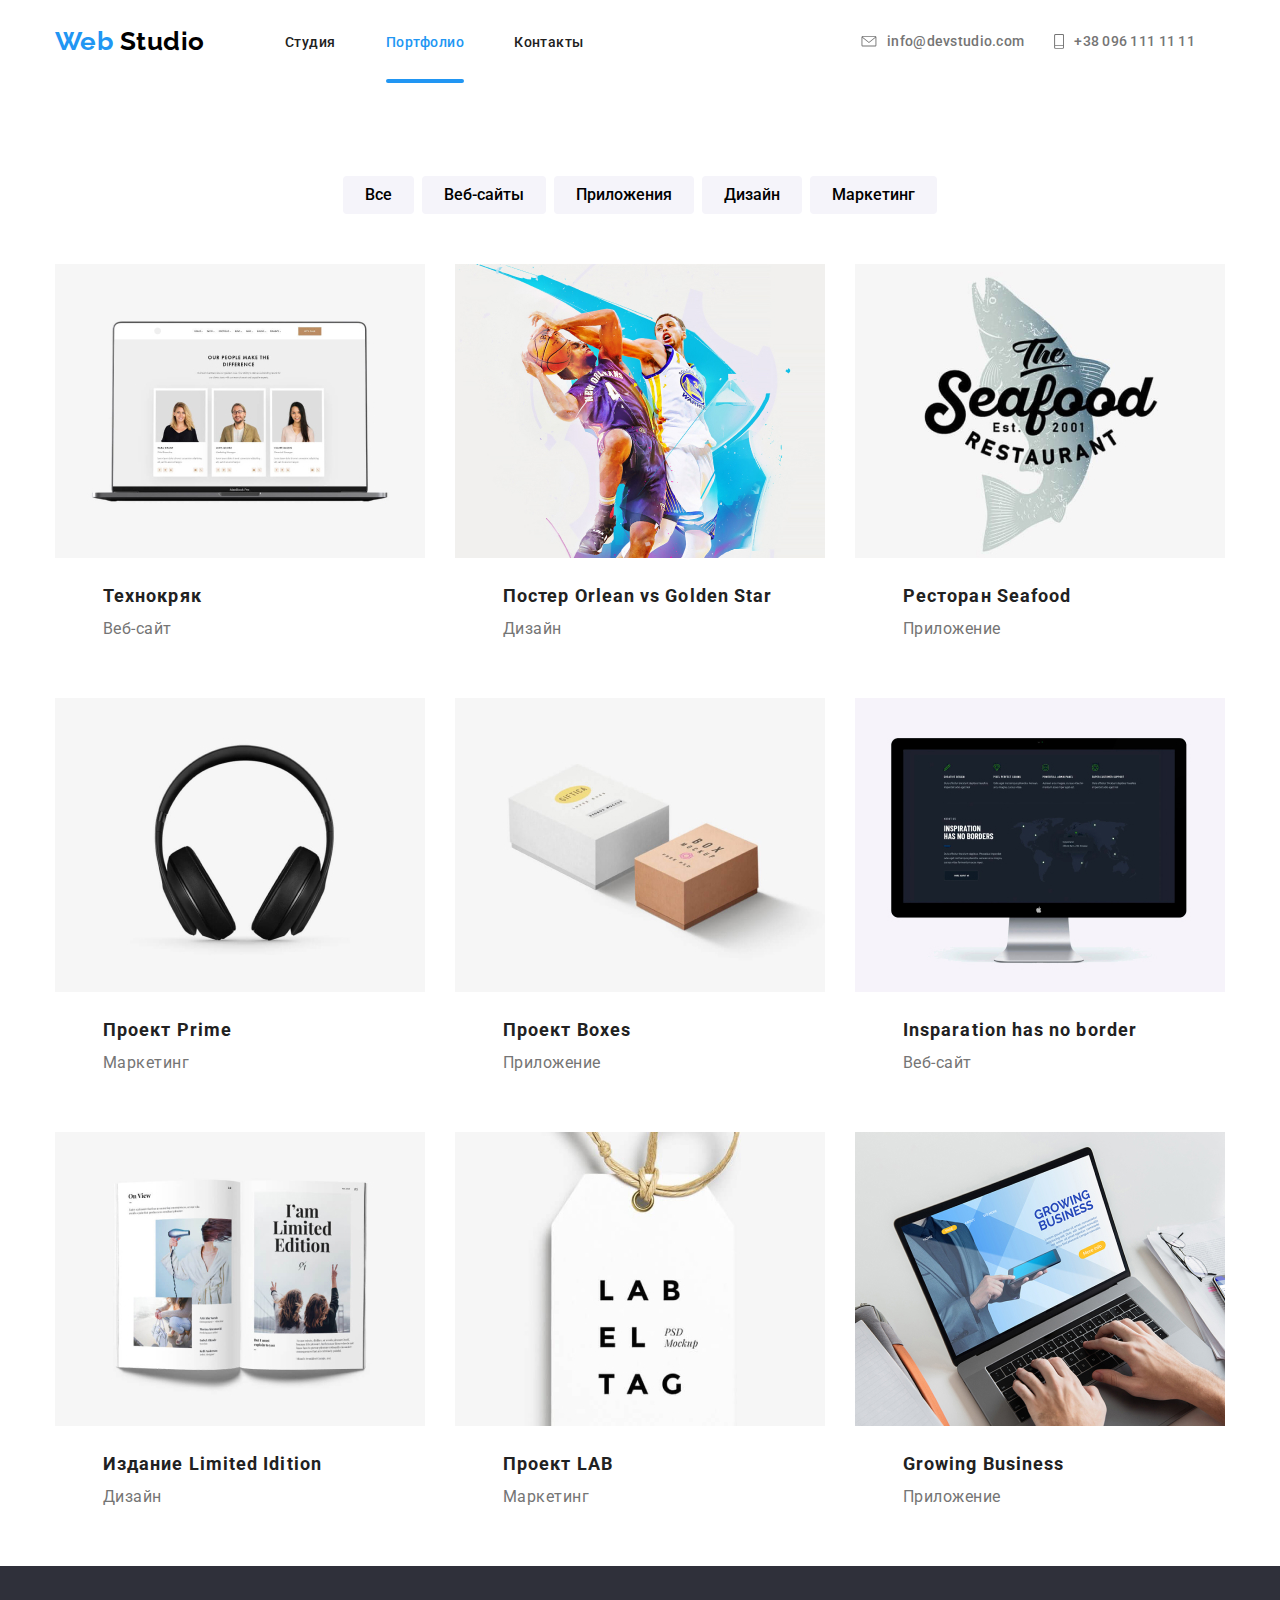
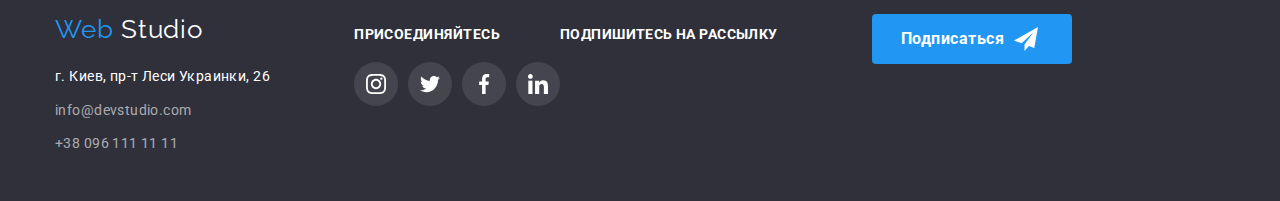
==== commit 529f4426: "Добавлен синий оверлей с текстом поверх изображения выезжает снизу изображения" ====
--- a/portfolio.html
+++ b/portfolio.html
@@ -67,147 +67,170 @@
                 <ul class="works-list">
                     <li class="works-item">
                         <a class="works-link link" href="">
-                            <img class="works-img" src="./images/projects/project_technokryak.jpg" alt="фото людей"
-                                width="370" height="294">
-                            <!-- <a href="" aria-label="Ссылка на Технокряк">Технокряк</a> -->
+                            <div class="works-box">
+                                <img class="works-img" src="./images/projects/project_technokryak.jpg" alt="фото людей"
+                                width="370" height="294">
+                                <p class="portfolio-item-description" hidden> Технокряк это современная площадка
+                                    распространения коронавируса.
+                                    Компании используют эту платформу для цифрового шпионажа
+                                    и атак на защищённые сервера конкурентов</p>
+                            </div>
                             <div class="works-content">
                                 <h2 class="portfolio-title">Технокряк</h2>
                                 <p class="text">Веб-сайт</p>
                             </div>
-                            <p class="portfolio-item-description" hidden> Технокряк это современная площадка
-                                распространения коронавируса.
-                                Компании используют эту платформу для цифрового шпионажа
-                                и атак на защищённые сервера конкурентов</p>
-                        </a>
-
-                    </li>
-
-                    <li class="works-item">
-                        <a class="works-link link" href="">
+                            
+                        </a>
+
+                    </li>
+
+                    <li class="works-item">
+                        <a class="works-link link" href="">
+                            <div class="works-box">
                             <img class="works-img" src="./images/projects/project_poster_neworlean.jpg"
                                 alt="фото баскетболисты" width="370" height="294">
+                                <p class="portfolio-item-description" hidden> Технокряк это современная площадка
+                                    распространения коронавируса.
+                                    Компании используют эту платформу для цифрового шпионажа
+                                    и атак на защищённые сервера конкурентов.</p>
+                                </div>
                             <div class="works-content">
                                 <h2 class="portfolio-title">Постер <span lang="en">Orlean vs Golden Star</span> </h2>
                                 <p class="text">Дизайн</p>
                             </div>
-                            <p class="portfolio-item-description" hidden>Lorem ipsum dolor sit, amet consectetur
-                                adipisicing elit.
-                                Quia laudantium ducimus aut adipisci, id explicabo quidem quod
-                                pariatur aperiam suscipit nostrum officia quis delectus recusandae,
-                                maiores laborum minima esse exercitationem.</p>
-                        </a>
-
-                    </li>
-
-
-                    <li class="works-item">
-                        <a class="works-link link" href="">
+                           
+                        </a>
+
+                    </li>
+
+
+                    <li class="works-item">
+                        <a class="works-link link" href="">
+                            <div class="works-box">
                             <img class="works-img" src="./images/projects/project_restourant_seafood.jpg"
                                 alt="лого ресторана" width="370" height="294">
+                                <p class="portfolio-item-description" hidden>Технокряк это современная площадка
+                                    распространения коронавируса.
+                                    Компании используют эту платформу для цифрового шпионажа
+                                    и атак на защищённые сервера конкурентов</p>
+                                    </div>
                             <div class="works-content">
                                 <h2 class="portfolio-title">Ресторан <span lang="en">Seafood</span></h2>
                                 <p class="text">Приложение</p>
                             </div>
-                            <p class="portfolio-item-description" hidden>Lorem ipsum dolor sit, amet consectetur
-                                adipisicing elit.
-                                Quia laudantium ducimus aut adipisci, id explicabo quidem quod
-                                pariatur aperiam suscipit nostrum officia quis delectus recusandae,
-                                maiores laborum minima esse exercitationem.</p>
-                        </a>
-                    </li>
-
-                    <li class="works-item">
-                        <a class="works-link link" href="">
+                           
+                        </a>
+                    </li>
+
+                    <li class="works-item">
+                        <a class="works-link link" href="">
+                            <div class="works-box">
                             <img class="works-img" src="./images/projects/project_prime.jpg" alt="лого ресторана"
                                 width="370" height="294">
+                                <p class="portfolio-item-description" hidden>
+                                    Технокряк это современная площадка
+                                    распространения коронавируса.
+                                    Компании используют эту платформу для цифрового шпионажа
+                                    и атак на защищённые сервера конкурентов</p>
+                                </div>
                             <div class="works-content">
                                 <h2 class="portfolio-title">Проект <span lang="en">Prime</span> </h2>
                                 <p class="text">Маркетинг</p>
                             </div>
-                            <p class="portfolio-item-description" hidden>Lorem ipsum dolor sit, amet consectetur
-                                adipisicing elit.
-                                Quia laudantium ducimus aut adipisci, id explicabo quidem quod
-                                pariatur aperiam suscipit nostrum officia quis delectus recusandae,
-                                maiores laborum minima esse exercitationem.</p>
-                        </a>
-                    </li>
-
-                    <li class="works-item">
-                        <a class="works-link link" href="">
+                           
+                        </a>
+                    </li>
+
+                    <li class="works-item">
+                        <a class="works-link link" href="">
+                            <div class="works-box">
                             <img class="works-img" src="./images/projects/project_boxes.jpg" alt="коробки" width="370"
                                 height="294">
+                                <p class="portfolio-item-description" hidden>
+                                    Технокряк это современная площадка
+                                    распространения коронавируса.
+                                    Компании используют эту платформу для цифрового шпионажа
+                                    и атак на защищённые сервера конкурентов</p>
+                                    </div>
                             <div class="works-content">
                                 <h2 class="portfolio-title">Проект <span lang="en">Boxes</span></h2>
                                 <p class="text">Приложение</p>
                             </div>
-                            <p class="portfolio-item-description" hidden>Lorem ipsum dolor sit, amet consectetur
-                                adipisicing elit.
-                                Quia laudantium ducimus aut adipisci, id explicabo quidem quod
-                                pariatur aperiam suscipit nostrum officia quis delectus recusandae,
-                                maiores laborum minima esse exercitationem.</p>
-                        </a>
-                    </li>
-
-                    <li class="works-item">
-                        <a class="works-link link" href="">
+                          
+                        </a>
+                    </li>
+
+                    <li class="works-item">
+                        <a class="works-link link" href="">
+                            <div class="works-box">
                             <img class="works-img" src="./images/projects/project_website_inspiration.jpg" alt="монитор"
                                 width="370" height="294">
+                                <p class="portfolio-item-description" hidden>
+                                    Технокряк это современная площадка
+                                    распространения коронавируса.
+                                    Компании используют эту платформу для цифрового шпионажа
+                                    и атак на защищённые сервера конкурентов</p>
+                                </div>
                             <div class="works-content">
                                 <h2 class="portfolio-title"> <span lang="en">Insparation has no border</span></h2>
                                 <p class="text">Веб-сайт</p>
                             </div>
-                            <p hidden>Lorem ipsum dolor sit, amet consectetur adipisicing elit.
-                                Quia laudantium ducimus aut adipisci, id explicabo quidem quod
-                                pariatur aperiam suscipit nostrum officia quis delectus recusandae,
-                                maiores laborum minima esse exercitationem.</p>
-                        </a>
-                    </li>
-
-                    <li class="works-item">
-                        <a class="works-link link" href="">
+                            
+                        </a>
+                    </li>
+
+                    <li class="works-item">
+                        <a class="works-link link" href="">
+                            <div class="works-box">
                             <img class="works-img" src="./images/projects/project_limited_edition.jpg" alt="журнал"
                                 width="370" height="294">
+                                <p class="portfolio-item-description" hidden> 
+                                    Технокряк это современная площадка
+                                    распространения коронавируса.
+                                    Компании используют эту платформу для цифрового шпионажа
+                                    и атак на защищённые сервера конкурентов</p>
+                                </div>
                             <div class="works-content">
                                 <h2 class="portfolio-title">Издание <span lang="en">Limited Idition</span></h2>
                                 <p class="text">Дизайн</p>
-                            </div>
-                            <p class="portfolio-item-description" hidden>Lorem ipsum dolor sit, amet consectetur
-                                adipisicing elit.
-                                Quia laudantium ducimus aut adipisci, id explicabo quidem quod
-                                pariatur aperiam suscipit nostrum officia quis delectus recusandae,
-                                maiores laborum minima esse exercitationem.</p>
-                        </a>
-                    </li>
-
-                    <li class="works-item">
-                        <a class="works-link link" href="">
+                            </div>  
+                        </a>
+                    </li>
+
+                    <li class="works-item">
+                        <a class="works-link link" href="">
+                            <div class="works-box">
                             <img class="works-img" src="./images/projects/project_lab.jpg" alt="лого" width="370"
                                 height="294">
+                                <p class="portfolio-item-description" hidden> 
+                                    Технокряк это современная площадка
+                                    распространения коронавируса.
+                                    Компании используют эту платформу для цифрового шпионажа
+                                    и атак на защищённые сервера конкурентов</p>
+                                    </div>
                             <div class="works-content">
                                 <h2 class="portfolio-title">Проект <span lang="en">LAB</span></h2>
                                 <p class="text">Маркетинг</p>
                             </div>
-                            <p class="portfolio-item-description" hidden>Lorem ipsum dolor sit, amet consectetur
-                                adipisicing elit.
-                                Quia laudantium ducimus aut adipisci, id explicabo quidem quod
-                                pariatur aperiam suscipit nostrum officia quis delectus recusandae,
-                                maiores laborum minima esse exercitationem.</p>
-                        </a>
-                    </li>
-
-                    <li class="works-item">
-                        <a class="works-link link" href="">
+                        </a>
+                    </li>
+
+                    <li class="works-item">
+                        <a class="works-link link" href="">
+                            <div class="works-box">
                             <img class="works-img" src="./images/projects/project_growing_business.jpg" alt="ноутбук"
                                 width="370" height="294">
+                                <p class="portfolio-item-description" hidden>  
+                                    Технокряк это современная площадка
+                                    распространения коронавируса.
+                                    Компании используют эту платформу для цифрового шпионажа
+                                    и атак на защищённые сервера конкурентов</p>
+                            </div>
                             <div class="works-content">
                                 <h2 class="portfolio-title"> <span lang="en">Growing Business</span></h2>
                                 <p class="text">Приложение</p>
                             </div>
-                            <p class="portfolio-item-description" hidden>Lorem ipsum dolor sit, amet consectetur
-                                adipisicing elit.
-                                Quia laudantium ducimus aut adipisci, id explicabo quidem quod
-                                pariatur aperiam suscipit nostrum officia quis delectus recusandae,
-                                maiores laborum minima esse exercitationem.</p>
+                            
                         </a>
                     </li>
 
--- a/CSS/style.css
+++ b/CSS/style.css
@@ -106,8 +106,17 @@
         font-weight: 500;
         font-size: 14px;
         line-height: 1.2;
-       position: relative;
-    }
+         position: relative;
+
+        transition-property: color;
+        transition-duration: 250ms;
+        transition-timing-function: cubic-bezier(0.4, 0, 0.2, 1);
+    }
+
+    .menu-nav-list-item-link.current{
+     color: var(--accent-color);
+ }
+
      .menu-nav-list-item-link.current::after{
         content: "";
         display: block;
@@ -169,9 +178,19 @@
         display: flex;
         align-items: center;
         margin-right: 30px;
+
+        transition-property: color;
+        transition-duration: 250ms;
+        transition-timing-function: cubic-bezier(0.4, 0, 0.2, 1);
     } 
     .auth-nav-icon{
         margin-right: 10px;
+        color: var(--primary-text-color);
+
+        transition-property: color;
+        transition-duration: 250ms;
+        transition-timing-function: cubic-bezier(0.4, 0, 0.2, 1);
+
     }
 
     /* .auth-nav-icon:hover,
@@ -304,6 +323,7 @@
         font-size: 14px;
         line-height: 1.14;
         text-align: center;
+
        
     }
 
@@ -329,6 +349,25 @@
     .what-we-are-doing-picture {
         width: 370px;
     }
+    .what-we-are-doing-picture{
+        position: relative;
+    }
+    .section-title-item{
+        display: block;
+        position: absolute;
+        color: var(--primary-white-color);
+        background-color: rgba(47, 48, 58, 0.8);
+        left: 0;
+        bottom: 0;
+        width: 370px;
+        height: 70px;
+        font-weight: 700;
+        text-align: center;
+        align-items: center;
+        letter-spacing: 0.03em;
+      
+}
+    
 
     /* Our Teams */
     .our-team{
@@ -398,6 +437,10 @@
         display: flex;
         justify-content: center;
         align-items: center;
+
+        transition-property: background-color fill;
+        transition-duration: 250ms;
+        transition-timing-function: cubic-bezier(0.4, 0, 0.2, 1);
        
     }
 
@@ -494,6 +537,10 @@
         text-align: center;
         align-items: center;
         fill: var(--primary-text-color);
+
+        transition-property: border fill;
+        transition-duration: 250ms;
+        transition-timing-function: cubic-bezier(0.4, 0, 0.2, 1);
     }
 
     /* .clients-item:hover, .clients-item:focus {
@@ -652,6 +699,10 @@
         justify-content: center;
         align-items: center;
         fill: var(--primary-white-color);
+
+        transition-property: background-color;
+        transition-duration: 250ms;
+        transition-timing-function: cubic-bezier(0.4, 0, 0.2, 1);
     }
 
     .footer-center-social-link-picture {
@@ -823,7 +874,37 @@
         margin-left: 24px;
     }
 
-   
+    .works-box{
+        position: relative;
+        overflow: hidden;
+    }
+ 
+     .portfolio-item-description{
+        display: block;
+        top: 0;
+        position: absolute;
+        width: 100%;
+        height: 100%;
+        left: 0;
+        padding: 63px 24px;
+        font-size: 18px;
+        line-height: 1.55;
+        color: var(--primary-white-color);
+        background-color:  rgba(33, 150, 243, 0.9);
+        transform: translateY(100%);
+        transition-duration: 250ms;
+        transition-timing-function: cubic-bezier(0.4, 0, 0.2, 1);
+     }
+     
+
+     .works-box:hover .portfolio-item-description {
+        transform: translateX(0);
+     } 
+
+
+
+
+
 
 
 /* цвета web color: #2196F3; studio #000000;*/
